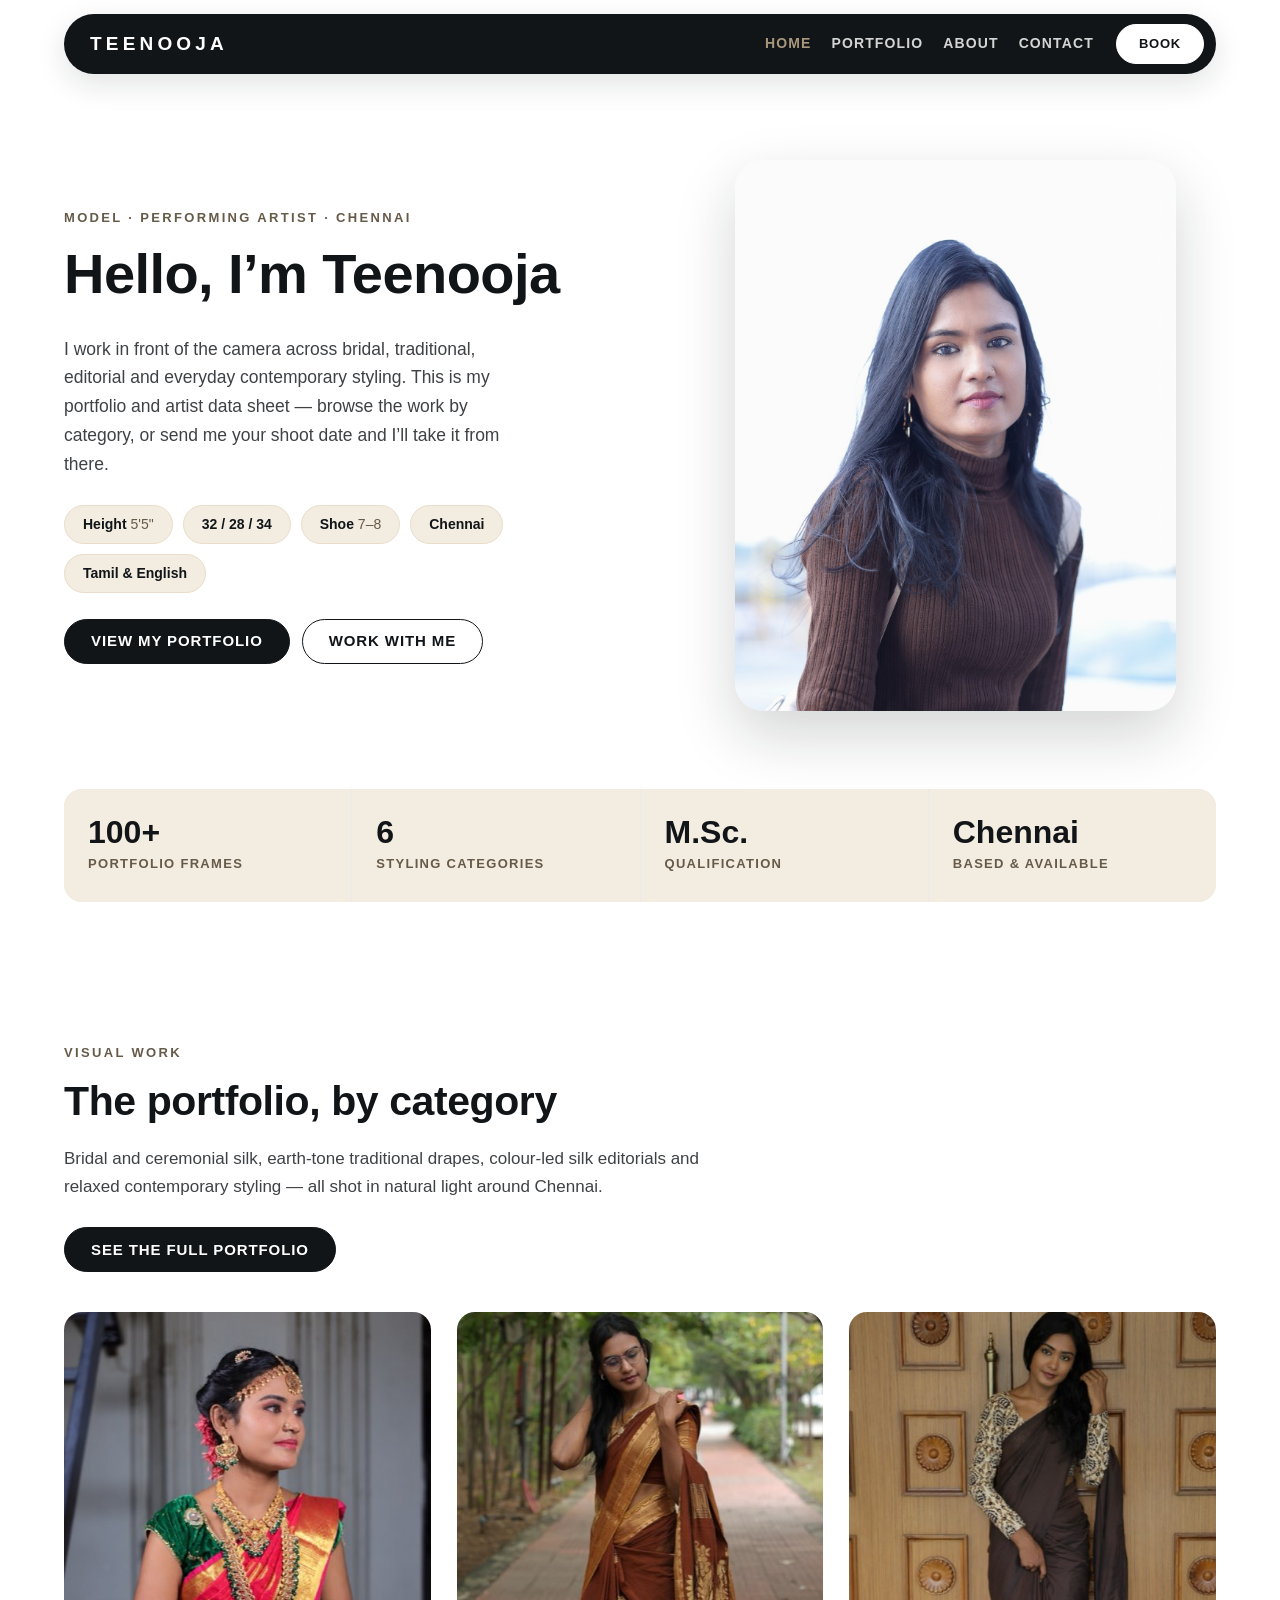
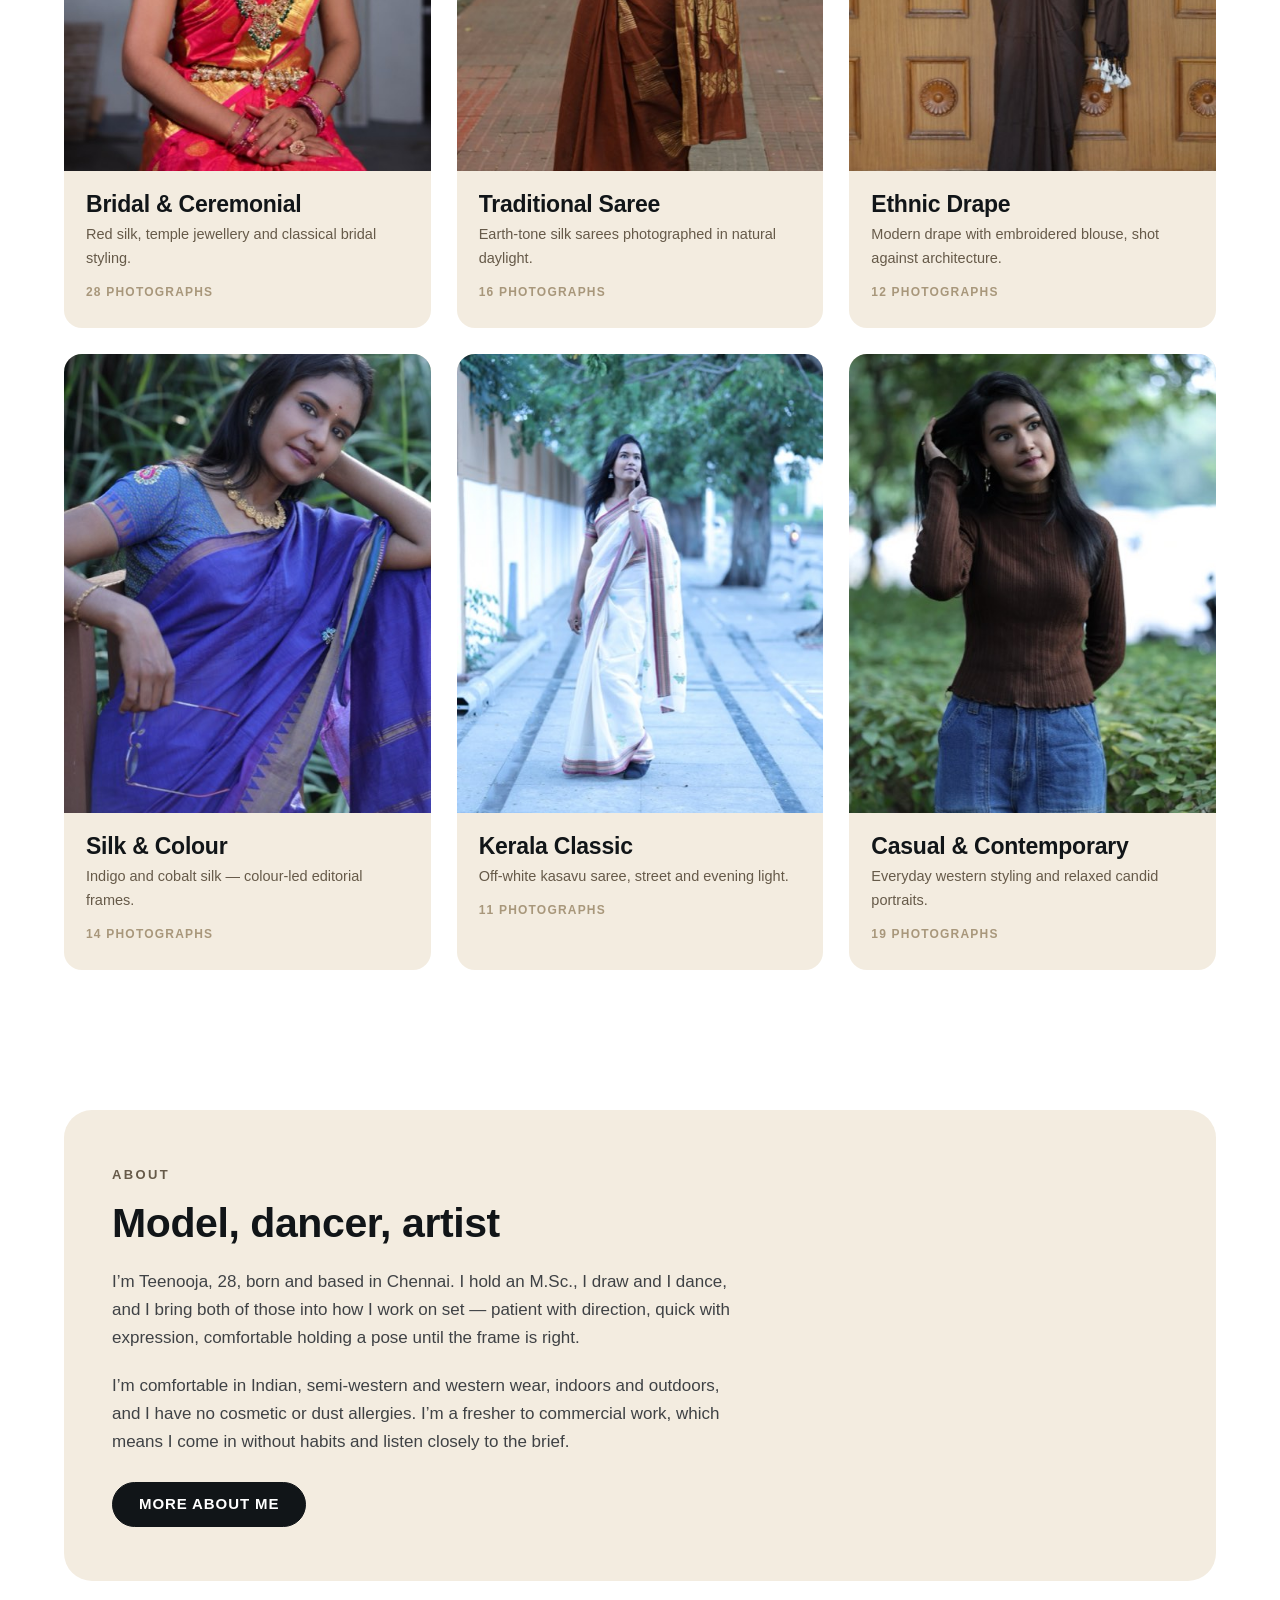
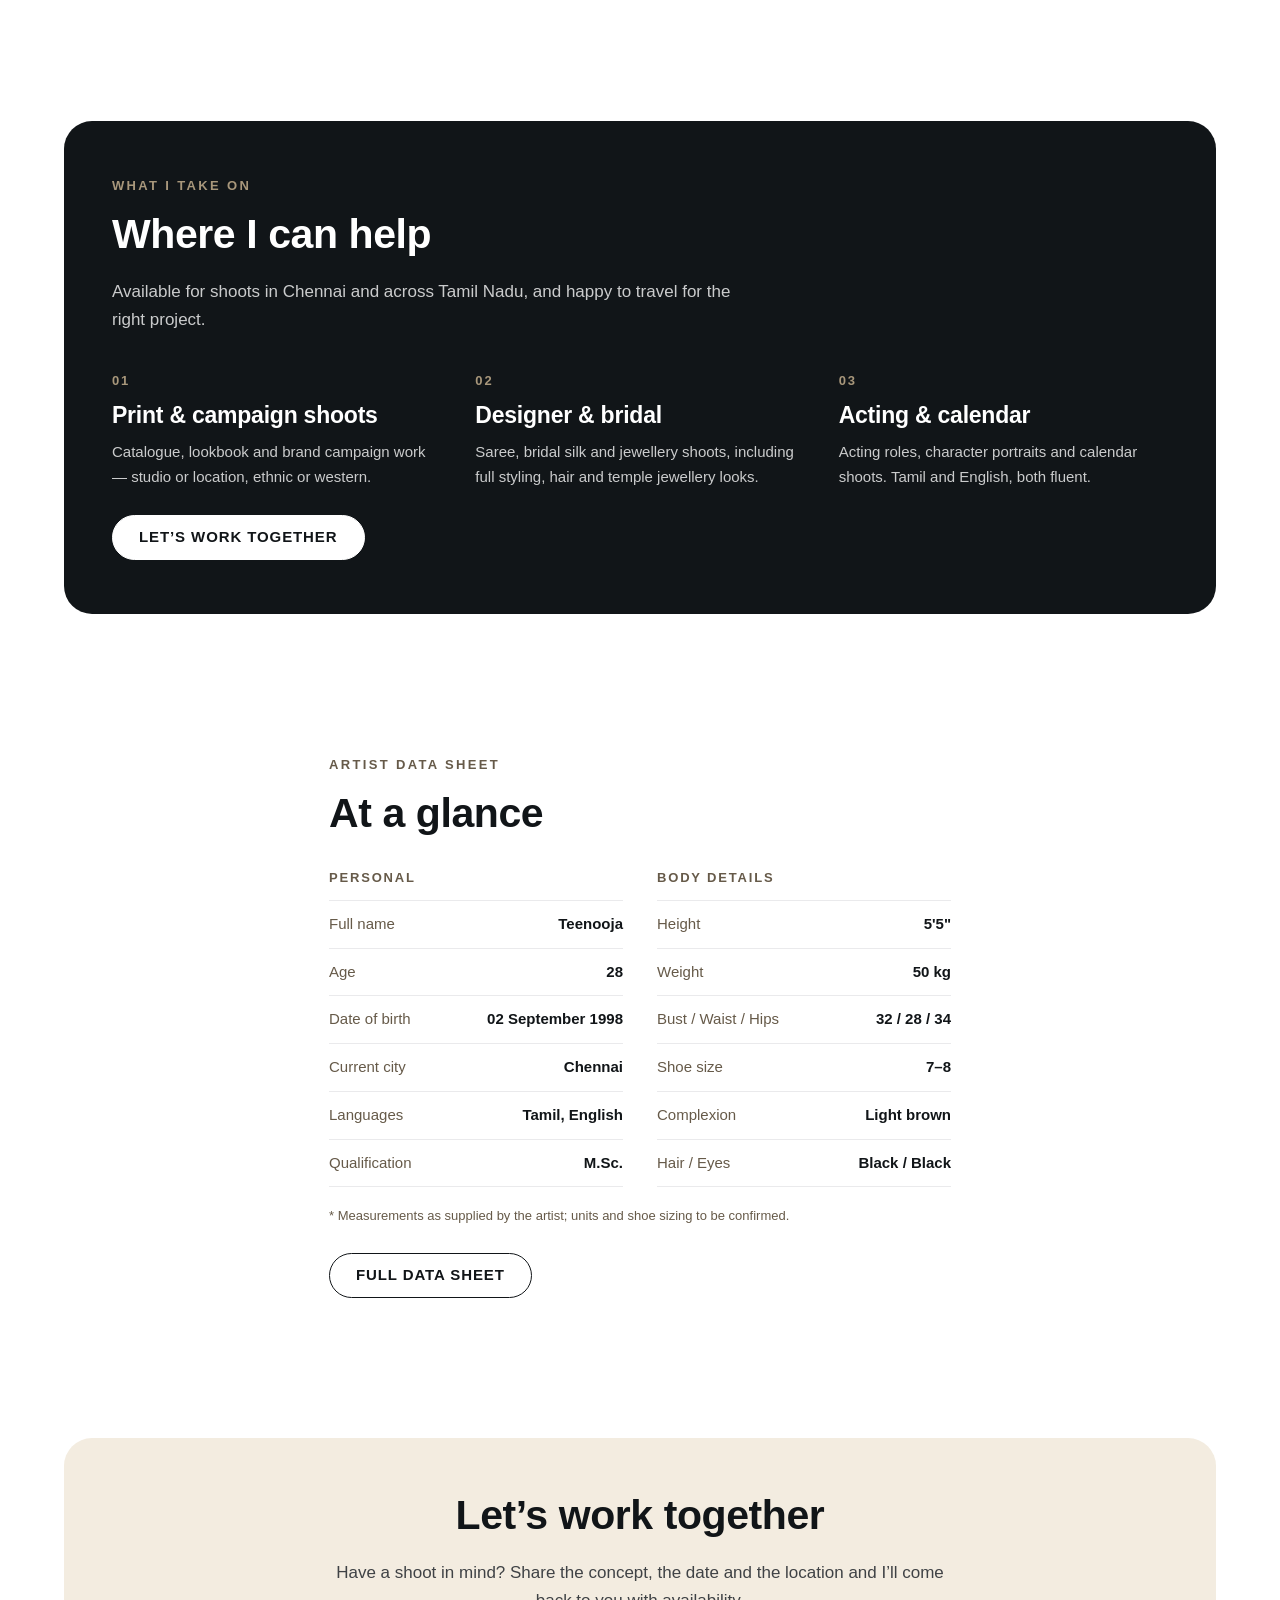
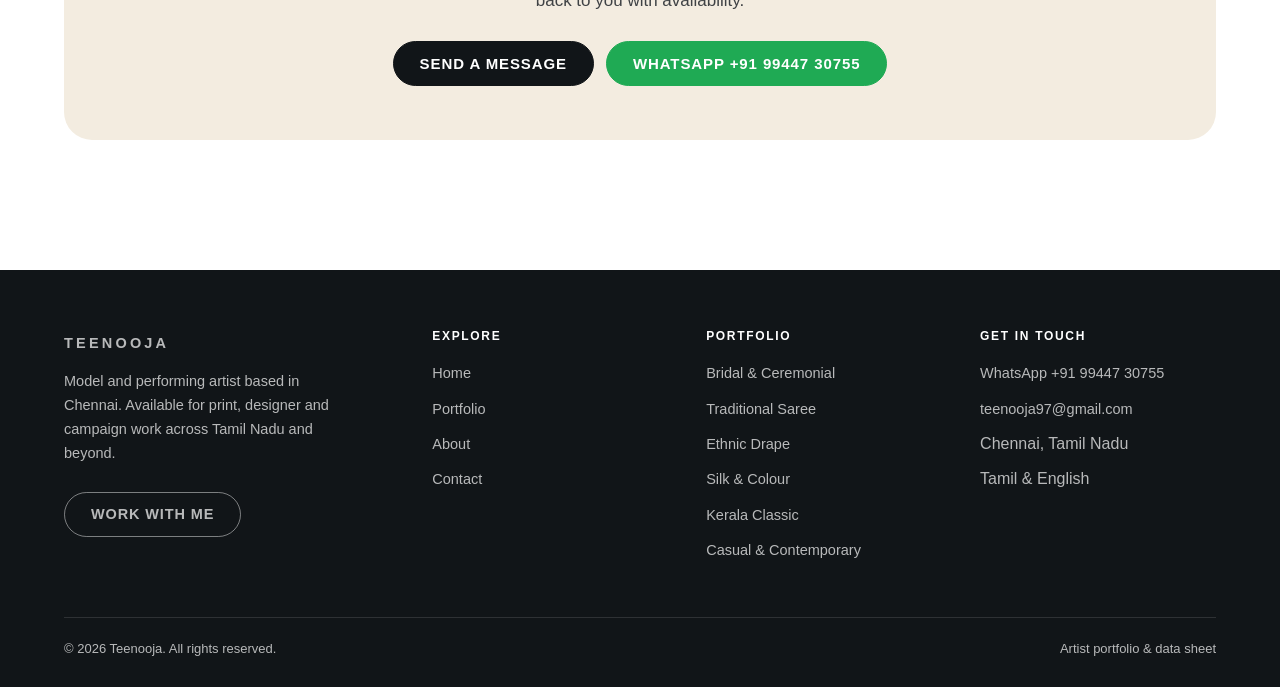
==== index.html @ ff57bea9 "Initial commit" ====
<!doctype html>
<html lang="en">
<head>
<meta charset="utf-8">
<meta name="viewport" content="width=device-width, initial-scale=1">
<title>Teenooja | Model &amp; Artist Portfolio &mdash; Chennai</title>
<meta name="description" content="Teenooja is a Chennai-based model and performing artist. Portfolio of bridal, traditional, editorial and contemporary photography, plus a full artist data sheet.">
<link rel="stylesheet" href="assets/style.css?v=20261121113132">
</head>
<body>

<header class="site-header">
  <div class="container">
    <nav class="nav">
      <a class="brand" href="index.html">Teenooja</a>
      <button class="nav-toggle" type="button" aria-label="Menu" aria-expanded="false">&#9776;</button>
      <div class="nav-links"><a href="index.html" aria-current="page">Home</a><a href="portfolio.html">Portfolio</a><a href="about.html">About</a><a href="contact.html">Contact</a></div>
      <a class="btn btn--light" href="contact.html">Book</a>
    </nav>
  </div>
</header>

<main>

  <section class="hero">
    <div class="container">
      <div class="hero-grid">
        <div class="reveal">
          <p class="eyebrow">Model &middot; Performing Artist &middot; Chennai</p>
          <h1>Hello, I&rsquo;m Teenooja</h1>
          <p class="lead">I work in front of the camera across bridal, traditional, editorial and
             everyday contemporary styling. This is my portfolio and artist data sheet &mdash;
             browse the work by category, or send me your shoot date and I&rsquo;ll take it from there.</p>
          <div class="chips">
        <div class="chip">Height <span>5&#39;5&quot;</span></div>
        <div class="chip">32 / 28 / 34</div>
        <div class="chip">Shoe <span>7&ndash;8</span></div>
        <div class="chip">Chennai</div>
        <div class="chip">Tamil &amp; English</div>
      </div>
          <div class="btn-row">
            <a class="btn" href="portfolio.html">View my portfolio</a>
            <a class="btn btn--ghost" href="contact.html">Work with me</a>
          </div>
        </div>
        <figure class="hero-figure reveal">
          <img src="img/full/801A8064.jpg" alt="Teenooja, studio portrait in a brown turtleneck">
        </figure>
      </div>
    </div>
  </section>

  <section style="padding-top:10px">
    <div class="container">
      <div class="stats reveal">
        <div class="stat"><b>100+</b><span>Portfolio frames</span></div>
        <div class="stat"><b>6</b><span>Styling categories</span></div>
        <div class="stat"><b>M.Sc.</b><span>Qualification</span></div>
        <div class="stat"><b>Chennai</b><span>Based &amp; available</span></div>
      </div>
    </div>
  </section>

  <section id="portfolio">
    <div class="container">
      <div class="reveal">
        <p class="eyebrow">Visual work</p>
        <h2>The portfolio, by category</h2>
        <p class="section-lead">Bridal and ceremonial silk, earth-tone traditional drapes, colour-led
           silk editorials and relaxed contemporary styling &mdash; all shot in natural light around Chennai.</p>
        <div class="btn-row"><a class="btn" href="portfolio.html">See the full portfolio</a></div>
      </div>
      <div class="cards reveal" data-cards></div>
    </div>
  </section>

  <section id="about">
    <div class="container">
      <div class="block-cream reveal">
        <p class="eyebrow">About</p>
        <h2>Model, dancer, artist</h2>
        <p class="section-lead">I&rsquo;m Teenooja, 28, born and based in Chennai. I hold an M.Sc., I draw and
           I dance, and I bring both of those into how I work on set &mdash; patient with direction,
           quick with expression, comfortable holding a pose until the frame is right.</p>
        <p class="section-lead">I&rsquo;m comfortable in Indian, semi-western and western wear, indoors and
           outdoors, and I have no cosmetic or dust allergies. I&rsquo;m a fresher to commercial work,
           which means I come in without habits and listen closely to the brief.</p>
        <div class="btn-row"><a class="btn" href="about.html">More about me</a></div>
      </div>
    </div>
  </section>

  <section id="services">
    <div class="container">
      <div class="block-dark reveal">
        <p class="eyebrow" style="color:var(--c1)">What I take on</p>
        <h2>Where I can help</h2>
        <p class="section-lead" style="color:rgba(255,255,255,.78)">Available for shoots in Chennai and
           across Tamil Nadu, and happy to travel for the right project.</p>
        <div class="numbered">
          <div>
            <span class="num">01</span>
            <h3>Print &amp; campaign shoots</h3>
            <p>Catalogue, lookbook and brand campaign work &mdash; studio or location, ethnic or western.</p>
          </div>
          <div>
            <span class="num">02</span>
            <h3>Designer &amp; bridal</h3>
            <p>Saree, bridal silk and jewellery shoots, including full styling, hair and temple jewellery looks.</p>
          </div>
          <div>
            <span class="num">03</span>
            <h3>Acting &amp; calendar</h3>
            <p>Acting roles, character portraits and calendar shoots. Tamil and English, both fluent.</p>
          </div>
        </div>
        <div class="btn-row"><a class="btn btn--light" href="contact.html">Let&rsquo;s work together</a></div>
      </div>
    </div>
  </section>

  <section id="data">
    <div class="container narrow">
      <div class="reveal">
        <p class="eyebrow">Artist data sheet</p>
        <h2>At a glance</h2>
        <div class="sheet">
          <div>
            <h3>Personal</h3>
            <dl>
              <div class="row"><dt>Full name</dt><dd>Teenooja</dd></div>
              <div class="row"><dt>Age</dt><dd>28</dd></div>
              <div class="row"><dt>Date of birth</dt><dd>02 September 1998</dd></div>
              <div class="row"><dt>Current city</dt><dd>Chennai</dd></div>
              <div class="row"><dt>Languages</dt><dd>Tamil, English</dd></div>
              <div class="row"><dt>Qualification</dt><dd>M.Sc.</dd></div>
            </dl>
          </div>
          <div>
            <h3>Body details</h3>
            <dl>
              <div class="row"><dt>Height</dt><dd>5&#39;5&quot;</dd></div>
              <div class="row"><dt>Weight</dt><dd>50 kg</dd></div>
              <div class="row"><dt>Bust / Waist / Hips</dt><dd>32 / 28 / 34</dd></div>
              <div class="row"><dt>Shoe size</dt><dd>7&ndash;8</dd></div>
              <div class="row"><dt>Complexion</dt><dd>Light brown</dd></div>
              <div class="row"><dt>Hair / Eyes</dt><dd>Black / Black</dd></div>
            </dl>
          </div>
        </div>
        <p class="footnote">* Measurements as supplied by the artist; units and shoe sizing to be confirmed.</p>
        <div class="btn-row"><a class="btn btn--ghost" href="about.html">Full data sheet</a></div>
      </div>
    </div>
  </section>

  <section id="work-together">
    <div class="container">
      <div class="block-cream reveal" style="text-align:center">
        <h2>Let&rsquo;s work together</h2>
        <p class="section-lead" style="margin-inline:auto">Have a shoot in mind? Share the concept,
           the date and the location and I&rsquo;ll come back to you with availability.</p>
        <div class="btn-row" style="justify-content:center">
          <a class="btn" href="contact.html">Send a message</a>
          <a class="btn btn--wa" href="https://wa.me/919944730755">WhatsApp +91 99447 30755</a>
        </div>
      </div>
    </div>
  </section>
</main>

<footer class="site-footer">
  <div class="container">
    <div class="footer-grid">
      <div>
        <a class="brand" href="index.html">Teenooja</a>
        <p>Model and performing artist based in Chennai. Available for print, designer and
           campaign work across Tamil Nadu and beyond.</p>
        <div class="btn-row"><a class="btn btn--outline-light" href="contact.html">Work with me</a></div>
      </div>
      <div>
        <h4>Explore</h4>
        <ul>
          <li><a href="index.html">Home</a></li>
          <li><a href="portfolio.html">Portfolio</a></li>
          <li><a href="about.html">About</a></li>
          <li><a href="contact.html">Contact</a></li>
        </ul>
      </div>
      <div>
        <h4>Portfolio</h4>
        <ul>
          <li><a href="portfolio.html#bridal">Bridal &amp; Ceremonial</a></li>
          <li><a href="portfolio.html#traditional">Traditional Saree</a></li>
          <li><a href="portfolio.html#ethnic">Ethnic Drape</a></li>
          <li><a href="portfolio.html#silk">Silk &amp; Colour</a></li>
          <li><a href="portfolio.html#kerala">Kerala Classic</a></li>
          <li><a href="portfolio.html#casual">Casual &amp; Contemporary</a></li>
        </ul>
      </div>
      <div>
        <h4>Get in touch</h4>
        <ul>
          <li><a href="https://wa.me/919944730755">WhatsApp +91 99447 30755</a></li>
          <li><a href="mailto:teenooja97@gmail.com">teenooja97@gmail.com</a></li>
          <li>Chennai, Tamil Nadu</li>
          <li>Tamil &amp; English</li>
        </ul>
      </div>
    </div>
    <div class="footer-bottom">
      <span>&copy; 2026 Teenooja. All rights reserved.</span>
      <span>Artist portfolio &amp; data sheet</span>
    </div>
  </div>
</footer>

<script src="assets/gallery.js?v=20261121113132"></script>
<script src="assets/main.js?v=20261121113132"></script>
</body>
</html>
---- assets/style.css ----
/* TEENOOJA — artist portfolio
   Palette and type scale modelled on the reference site. */

:root{
  --c1:#a8977b;   /* accent gold */
  --c2:#665a49;   /* deep tan   */
  --c3:#3f4245;   /* body text  */
  --c4:#111518;   /* near black */
  --c5:#eaeaec;   /* border     */
  --c6:#f3ece0;   /* cream      */
  --c7:#ffffff;
  --c9:#e9ddc9;   /* sand       */

  --font: -apple-system, BlinkMacSystemFont, "Segoe UI", Roboto, Helvetica, Arial, sans-serif;
  --container: 1290px;
  --narrow: 750px;
  --radius: 18px;
  --radius-lg: 28px;
  --ease: all .25s cubic-bezier(.455,.03,.515,.955);
}

*,*::before,*::after{box-sizing:border-box}

html{scroll-behavior:smooth}

body{
  margin:0;
  font-family:var(--font);
  font-size:16px;
  line-height:1.65;
  color:var(--c3);
  background:var(--c7);
  -webkit-font-smoothing:antialiased;
}

img{max-width:100%;display:block}

a{color:var(--c4);text-decoration:none;transition:var(--ease)}
a:hover{color:var(--c2)}

h1,h2,h3,h4{
  color:var(--c4);
  font-weight:800;
  letter-spacing:-.01em;
  line-height:1.15;
  margin:0 0 .5em;
}
h1{font-size:clamp(34px,5vw,56px)}
h2{font-size:clamp(28px,3.6vw,41px)}
h3{font-size:clamp(19px,2vw,23px)}

p{margin:0 0 1.2em}

.container{width:min(100%,var(--container));margin-inline:auto;padding-inline:5vw}
.narrow{max-width:var(--narrow)}

section{padding:70px 0}
.section-lead{max-width:640px;font-size:17px}

/* ---------- buttons ---------- */
.btn{
  display:inline-flex;align-items:center;justify-content:center;gap:.5em;
  min-height:45px;padding:8px 26px;
  border-radius:40px;border:1px solid var(--c4);
  background:var(--c4);color:var(--c7);
  font-size:15px;font-weight:600;text-transform:uppercase;letter-spacing:.06em;
  cursor:pointer;transition:var(--ease);
}
.btn:hover{background:var(--c1);border-color:var(--c1);color:var(--c4)}
.btn--ghost{background:transparent;color:var(--c4)}
.btn--ghost:hover{background:var(--c4);border-color:var(--c4);color:var(--c7)}
.btn--light{background:var(--c7);border-color:var(--c7);color:var(--c4)}
.btn--light:hover{background:var(--c1);border-color:var(--c1);color:var(--c4)}
.btn--outline-light{background:transparent;border-color:rgba(255,255,255,.45);color:#fff}
.btn--outline-light:hover{background:#fff;border-color:#fff;color:var(--c4)}
.btn--wa{background:#1faa54;border-color:#1faa54;color:#fff}
.btn--wa:hover{background:#17833f;border-color:#17833f;color:#fff}
.btn--wa svg{flex:none}
.btn-row{display:flex;flex-wrap:wrap;gap:12px;margin-top:26px}

/* ---------- header ---------- */
.site-header{position:sticky;top:0;z-index:60;padding:14px 0;background:transparent}
.nav{
  display:flex;align-items:center;gap:22px;
  background:var(--c4);color:#fff;
  border-radius:50px;padding:10px 12px 10px 26px;
  box-shadow:0 10px 30px rgba(17,21,24,.12);
}
.brand{
  color:#fff;font-weight:700;font-size:19px;
  letter-spacing:.22em;text-transform:uppercase;white-space:nowrap;
}
.brand:hover{color:var(--c1)}
.nav-links{display:flex;align-items:center;gap:20px;margin-left:auto}
.nav-links a{
  color:rgba(255,255,255,.82);font-size:14px;font-weight:600;
  text-transform:uppercase;letter-spacing:.08em;
}
.nav-links a:hover,.nav-links a[aria-current="page"]{color:var(--c1)}
.nav .btn{min-height:40px;padding:6px 22px;font-size:13px}
.nav-toggle{
  display:none;margin-left:auto;background:none;border:0;color:#fff;
  font-size:22px;line-height:1;cursor:pointer;padding:6px 10px;
}

/* ---------- hero ---------- */
.hero{padding:56px 0 40px}
.hero-grid{display:grid;grid-template-columns:1.05fr .95fr;gap:56px;align-items:center}
.eyebrow{
  font-size:13px;font-weight:700;text-transform:uppercase;letter-spacing:.18em;
  color:var(--c2);margin:0 0 14px;
}
.hero p.lead{font-size:17.5px;max-width:48ch}
.hero-figure{
  border-radius:var(--radius-lg);overflow:hidden;
  box-shadow:0 24px 60px rgba(17,21,24,.18);
  aspect-ratio:4/5;
}
.hero-figure img{width:100%;height:100%;object-fit:cover;object-position:center 22%}

/* chips (comp-card facts) */
.chips{display:flex;flex-wrap:wrap;gap:10px;margin:26px 0 0}
.chip{
  background:var(--c6);border:1px solid var(--c9);
  border-radius:40px;padding:7px 18px;
  font-size:14px;font-weight:600;color:var(--c4);
}
.chip span{color:var(--c2);font-weight:500}

/* ---------- stats ---------- */
.stats{
  display:grid;grid-template-columns:repeat(4,1fr);gap:1px;
  background:var(--c5);border-radius:var(--radius);overflow:hidden;margin-top:12px;
}
.stat{background:var(--c6);padding:26px 24px}
.stat b{display:block;font-size:clamp(24px,2.6vw,32px);font-weight:800;color:var(--c4);line-height:1.1}
.stat span{font-size:13px;text-transform:uppercase;letter-spacing:.1em;color:var(--c2);font-weight:600}

/* ---------- category cards ---------- */
.cards{display:grid;grid-template-columns:repeat(3,1fr);gap:26px;margin-top:40px}
.card{
  background:var(--c6);border-radius:var(--radius);overflow:hidden;
  transition:var(--ease);display:block;
}
.card:hover{transform:translateY(-5px);box-shadow:0 18px 40px rgba(17,21,24,.14)}
.card-img{aspect-ratio:4/5;overflow:hidden;background:var(--c5)}
.card-img img{width:100%;height:100%;object-fit:cover;transition:transform .5s ease}
.card:hover .card-img img{transform:scale(1.04)}
.card-body{padding:20px 22px 24px}
.card-body h3{margin-bottom:6px}
.card-body p{margin:0;font-size:14.5px;color:var(--c2)}
.card-count{
  display:inline-block;margin-top:12px;font-size:12px;font-weight:700;
  text-transform:uppercase;letter-spacing:.1em;color:var(--c1);
}

/* ---------- dark block ---------- */
.block-dark{
  background:var(--c4);color:rgba(255,255,255,.78);
  border-radius:var(--radius-lg);padding:54px 48px;
}
.block-dark h2,.block-dark h3{color:#fff}
.block-cream{background:var(--c6);border-radius:var(--radius-lg);padding:54px 48px}

/* ---------- services / numbered list ---------- */
.numbered{display:grid;grid-template-columns:repeat(3,1fr);gap:34px;margin-top:36px}
.numbered .num{
  font-size:13px;font-weight:800;letter-spacing:.14em;color:var(--c1);
  display:block;margin-bottom:10px;
}
.numbered p{font-size:15px;margin:0}
.block-dark .numbered h3 a{color:#fff}
.block-dark .numbered h3 a:hover{color:var(--c1)}

/* ---------- data sheet ---------- */
.sheet{display:grid;grid-template-columns:repeat(2,1fr);gap:34px;margin-top:34px}
.sheet h3{
  font-size:13px;text-transform:uppercase;letter-spacing:.14em;
  color:var(--c2);font-weight:700;margin-bottom:14px;
}
.sheet dl{margin:0;border-top:1px solid var(--c5)}
.sheet .row{
  display:flex;justify-content:space-between;gap:18px;
  padding:11px 0;border-bottom:1px solid var(--c5);font-size:15px;
}
.sheet dt{color:var(--c2)}
.sheet dd{margin:0;font-weight:600;color:var(--c4);text-align:right}
.footnote{font-size:13px;color:var(--c2);margin-top:18px}

/* ---------- gallery ---------- */
.filters{display:flex;flex-wrap:wrap;gap:10px;margin:30px 0 34px}
.filter{
  background:transparent;border:1px solid var(--c5);border-radius:40px;
  padding:9px 20px;font-size:13px;font-weight:700;text-transform:uppercase;
  letter-spacing:.08em;color:var(--c3);cursor:pointer;transition:var(--ease);
  font-family:inherit;
}
.filter:hover{border-color:var(--c1);color:var(--c4)}
.filter.is-active{background:var(--c4);border-color:var(--c4);color:#fff}

.masonry{display:flex;flex-direction:column;gap:18px}
.masonry-row{display:flex;gap:18px}
.masonry figure{
  margin:0;flex:none;border-radius:14px;overflow:hidden;
  background:var(--c5);cursor:zoom-in;position:relative;
}
.masonry img{width:100%;height:100%;object-fit:cover;transition:transform .5s ease,opacity .4s ease}
.masonry figure:hover img{transform:scale(1.03)}
.masonry figcaption{
  position:absolute;inset:auto 0 0 0;padding:26px 14px 12px;
  background:linear-gradient(transparent,rgba(17,21,24,.75));
  color:#fff;font-size:12px;font-weight:600;text-transform:uppercase;
  letter-spacing:.1em;opacity:0;transition:var(--ease);
}
.masonry figure:hover figcaption{opacity:1}

/* ---------- lightbox ---------- */
.lightbox{
  position:fixed;inset:0;z-index:200;display:none;
  background:rgba(17,21,24,.94);
  align-items:center;justify-content:center;padding:4vh 6vw;
}
.lightbox.is-open{display:flex}
.lightbox img{max-width:100%;max-height:92vh;object-fit:contain;border-radius:8px}
.lb-btn{
  position:absolute;background:rgba(255,255,255,.1);border:0;color:#fff;
  width:50px;height:50px;border-radius:50%;font-size:22px;cursor:pointer;
  display:grid;place-items:center;transition:var(--ease);
}
.lb-btn:hover{background:var(--c1);color:var(--c4)}
.lb-close{top:22px;right:22px}
.lb-prev{left:18px;top:50%;transform:translateY(-50%)}
.lb-next{right:18px;top:50%;transform:translateY(-50%)}
.lb-count{
  position:absolute;bottom:20px;left:50%;transform:translateX(-50%);
  color:rgba(255,255,255,.65);font-size:13px;letter-spacing:.1em;
}

/* ---------- faq ---------- */
.faq{margin-top:30px;border-top:1px solid var(--c5)}
.faq details{border-bottom:1px solid var(--c5)}
.faq summary{
  list-style:none;cursor:pointer;padding:18px 0;
  font-weight:700;color:var(--c4);font-size:17px;
  display:flex;justify-content:space-between;gap:20px;align-items:center;
}
.faq summary::-webkit-details-marker{display:none}
.faq summary::after{content:"+";color:var(--c1);font-size:22px;font-weight:700}
.faq details[open] summary::after{content:"–"}
.faq p{margin:0 0 18px;font-size:15.5px}

/* ---------- contact ---------- */
.contact-grid{display:grid;grid-template-columns:1fr 1.15fr;gap:46px;align-items:start}
.field{margin-bottom:16px}
.field label{
  display:block;font-size:12px;font-weight:700;text-transform:uppercase;
  letter-spacing:.1em;color:var(--c2);margin-bottom:7px;
}
.field input,.field textarea,.field select{
  width:100%;font-family:inherit;font-size:15px;color:var(--c4);
  background:#fff;border:1px solid var(--c5);border-radius:25px;
  padding:0 18px;height:45px;transition:var(--ease);
}
.field textarea{height:auto;min-height:130px;padding:14px 18px;border-radius:18px;resize:vertical}
.field input:focus,.field textarea:focus,.field select:focus{outline:0;border-color:var(--c1)}
.form-note{font-size:13px;color:var(--c2)}
.contact-list{list-style:none;margin:24px 0 0;padding:0}
.contact-list li{padding:13px 0;border-bottom:1px solid var(--c5);font-size:15.5px}
.contact-list span{
  display:block;font-size:12px;text-transform:uppercase;letter-spacing:.1em;
  color:var(--c2);font-weight:700;margin-bottom:2px;
}

/* ---------- footer ---------- */
.site-footer{background:var(--c4);color:rgba(255,255,255,.7);margin-top:60px;padding:60px 0 28px}
.footer-grid{display:grid;grid-template-columns:1.4fr 1fr 1fr 1fr;gap:38px}
.site-footer h4{
  color:#fff;font-size:12px;text-transform:uppercase;letter-spacing:.14em;
  font-weight:700;margin-bottom:16px;
}
.site-footer .brand{display:inline-block;margin-bottom:14px}
.site-footer p{font-size:14.5px;max-width:34ch}
.site-footer ul{list-style:none;margin:0;padding:0}
.site-footer li{margin-bottom:9px}
.site-footer a{color:rgba(255,255,255,.7);font-size:14.5px}
.site-footer a:hover{color:var(--c1)}
.footer-bottom{
  margin-top:44px;padding-top:20px;border-top:1px solid rgba(255,255,255,.12);
  display:flex;flex-wrap:wrap;gap:14px;justify-content:space-between;font-size:13px;
}

/* ---------- reveal ---------- */
.js .reveal{opacity:0;transform:translateY(22px);transition:opacity .7s ease,transform .7s ease}
.js .reveal.is-in{opacity:1;transform:none}

@media (prefers-reduced-motion:reduce){
  .js .reveal{opacity:1;transform:none;transition:none}
  html{scroll-behavior:auto}
}

/* ---------- responsive ---------- */
@media (max-width:1024px){
  .cards{grid-template-columns:repeat(2,1fr)}
  .numbered{grid-template-columns:1fr;gap:26px}
  .footer-grid{grid-template-columns:1fr 1fr}
}
@media (max-width:820px){
  .nav-toggle{display:block}
  .nav{flex-wrap:wrap;padding:12px 16px 12px 22px}
  .nav-links{
    display:none;order:3;width:100%;flex-direction:column;align-items:flex-start;
    gap:14px;margin:12px 0 6px;
  }
  .nav-links.is-open{display:flex}
  .nav>.btn{display:none}
  .hero-grid{grid-template-columns:1fr;gap:34px}
  .hero-figure{aspect-ratio:3/4;max-width:460px}
  .stats{grid-template-columns:repeat(2,1fr)}
  .contact-grid{grid-template-columns:1fr;gap:34px}
  .sheet{grid-template-columns:1fr}
  .block-dark,.block-cream{padding:38px 26px}
}
@media (max-width:560px){
  .masonry,.masonry-row{gap:12px}
  .cards{grid-template-columns:1fr}
  .footer-grid{grid-template-columns:1fr}
  section{padding:48px 0}
  .lightbox{padding:2vh 2vw}
  .lb-prev{left:6px}.lb-next{right:6px}
}
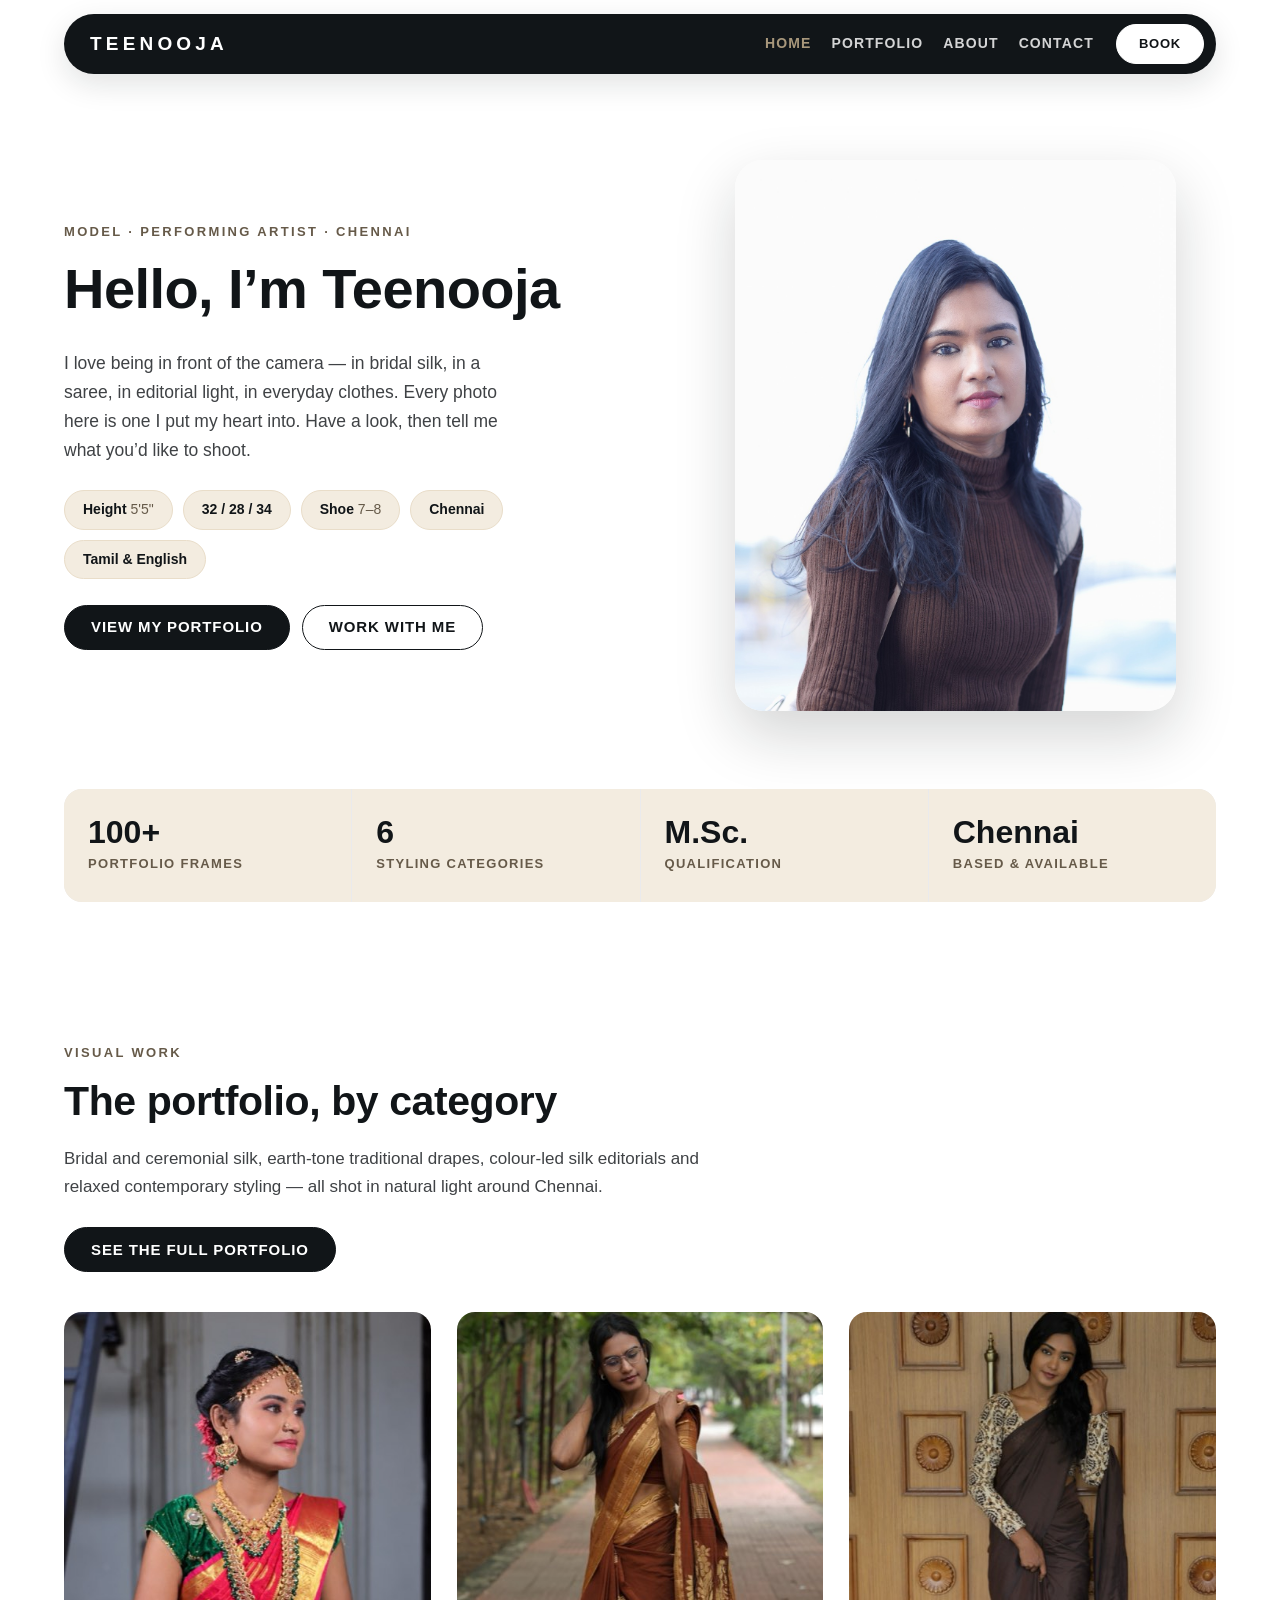
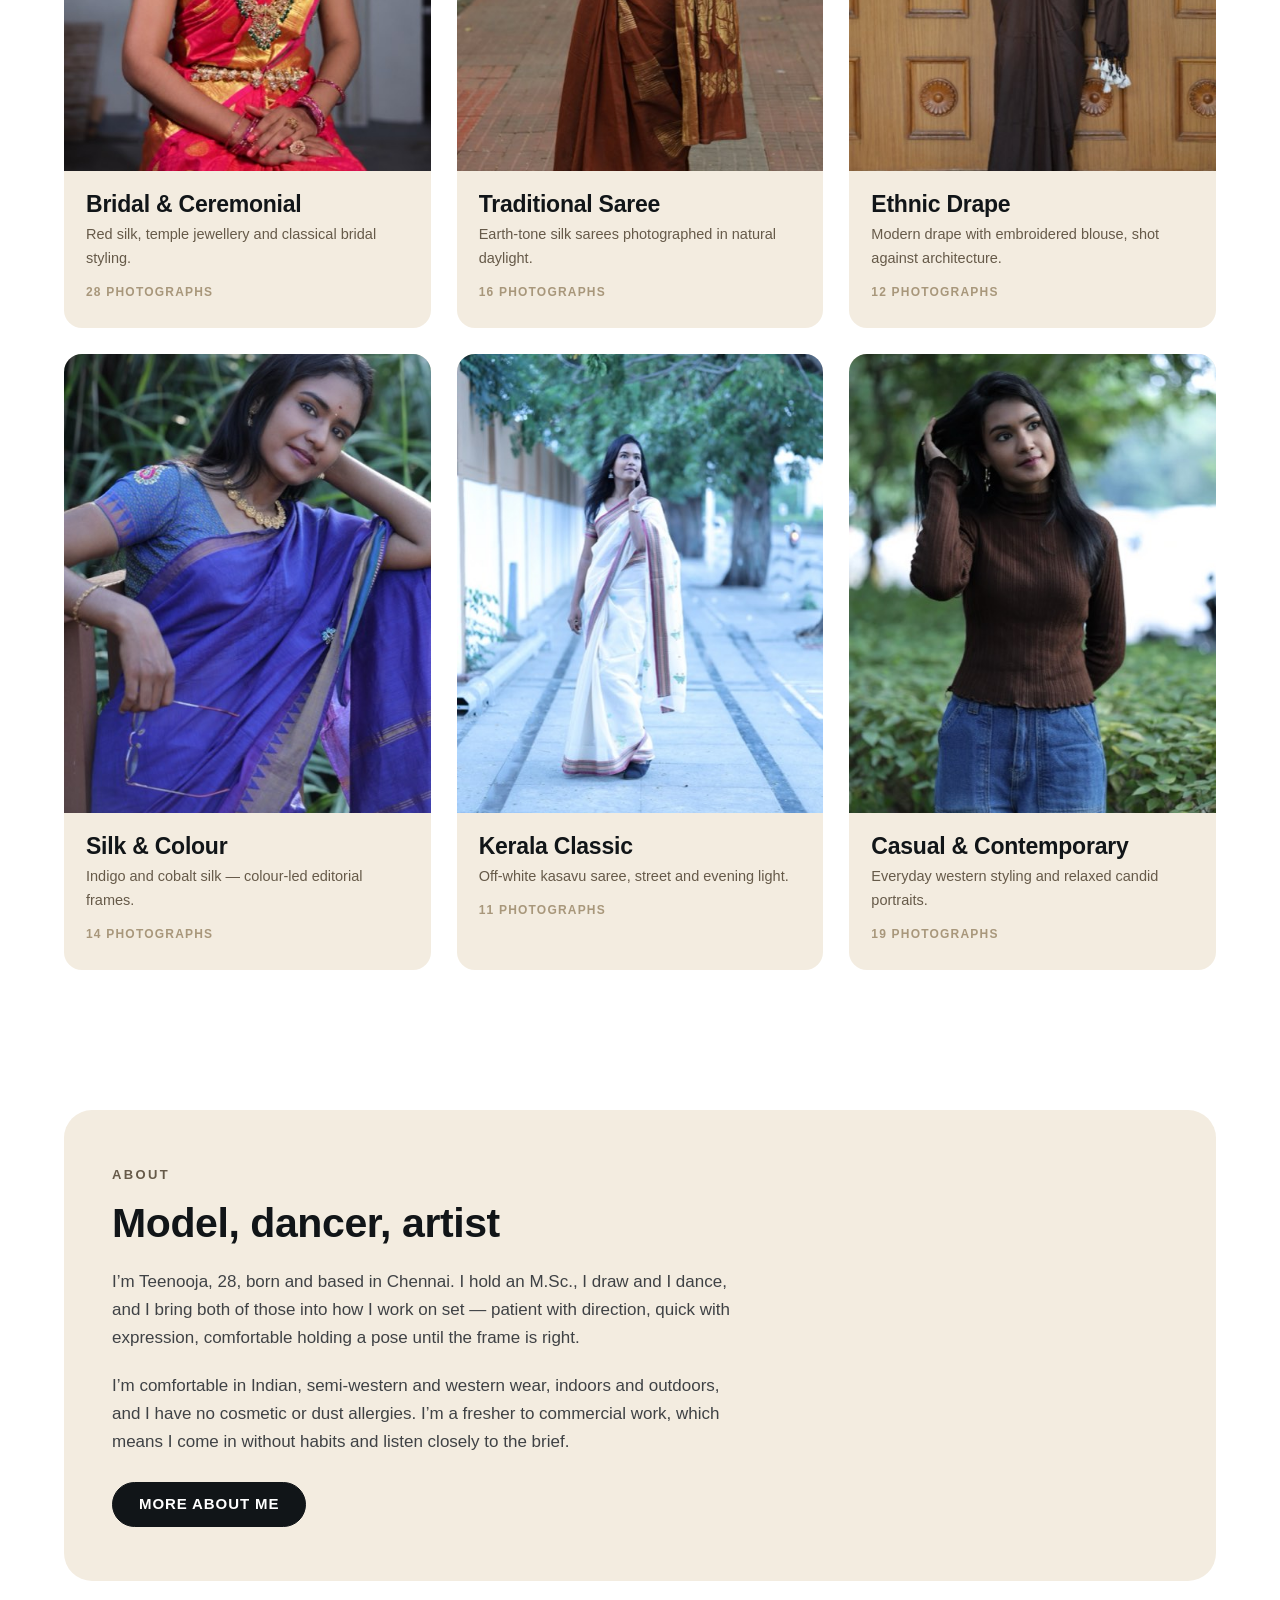
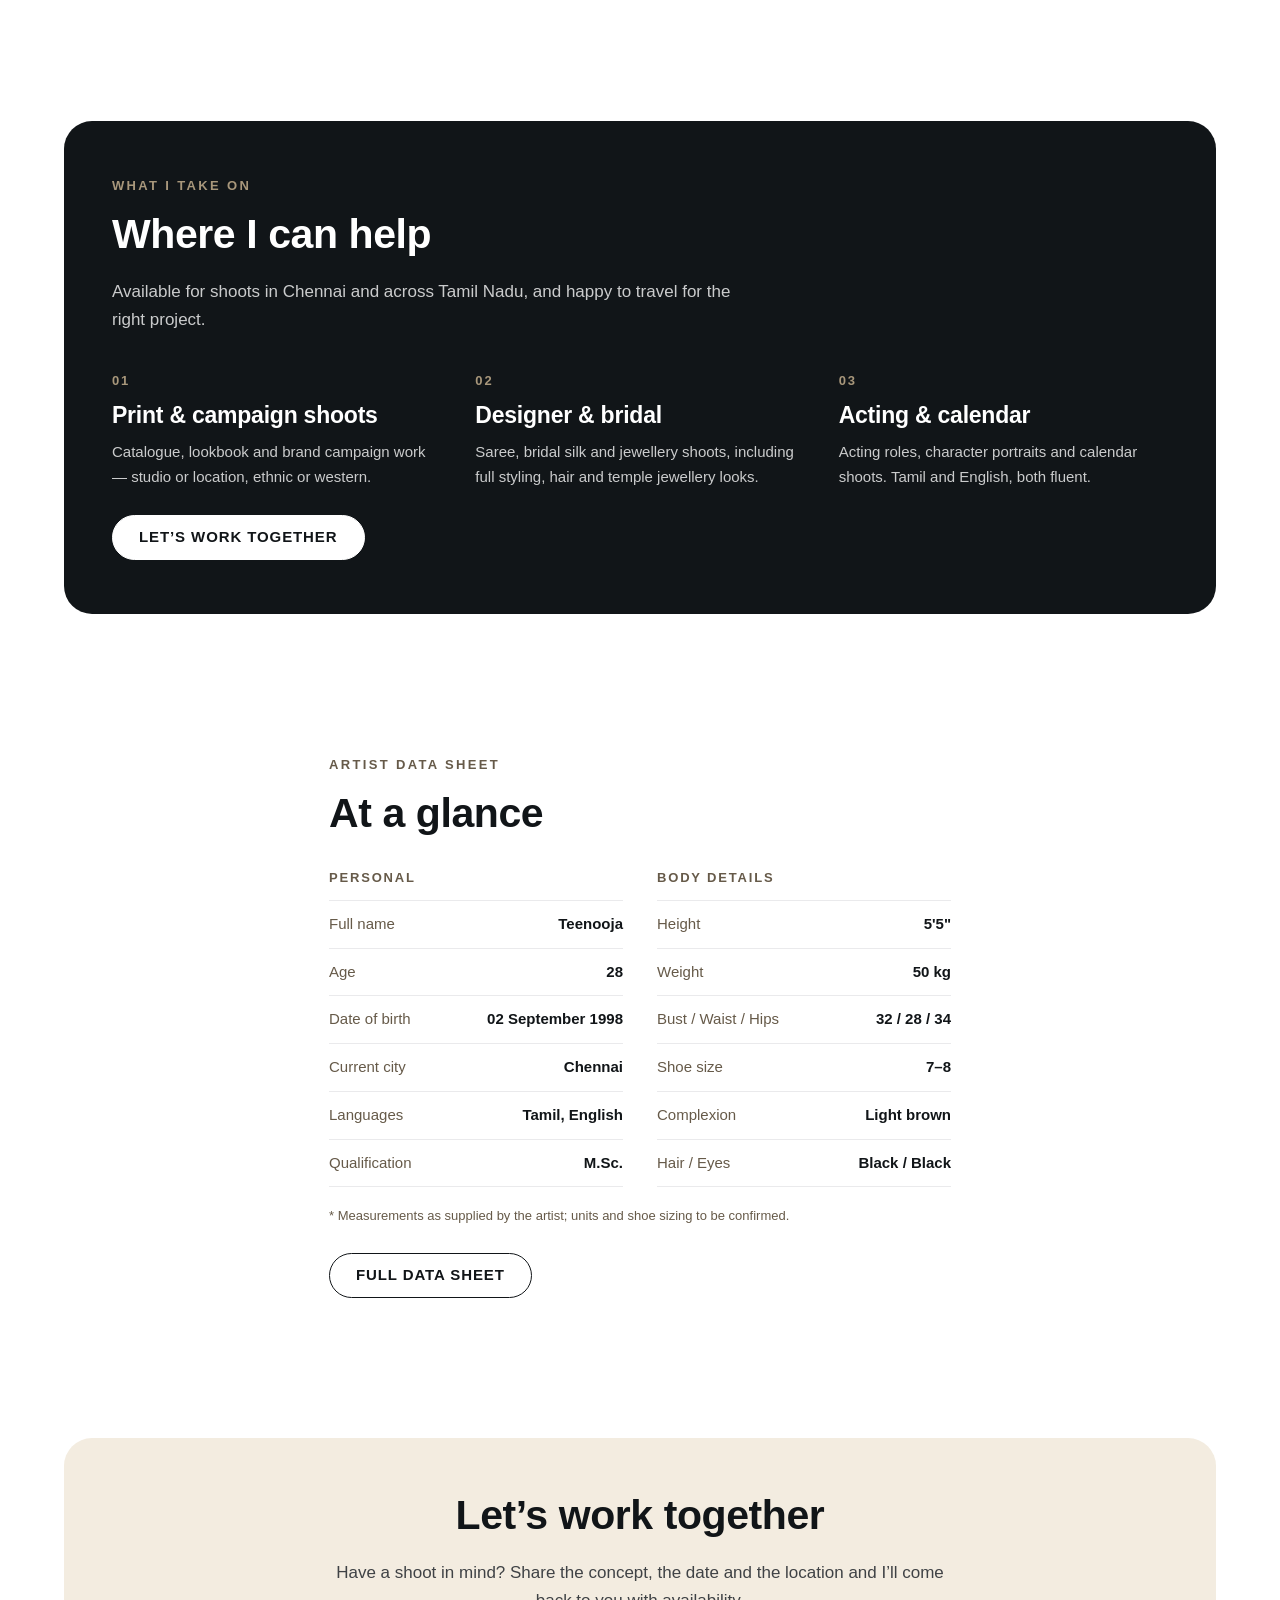
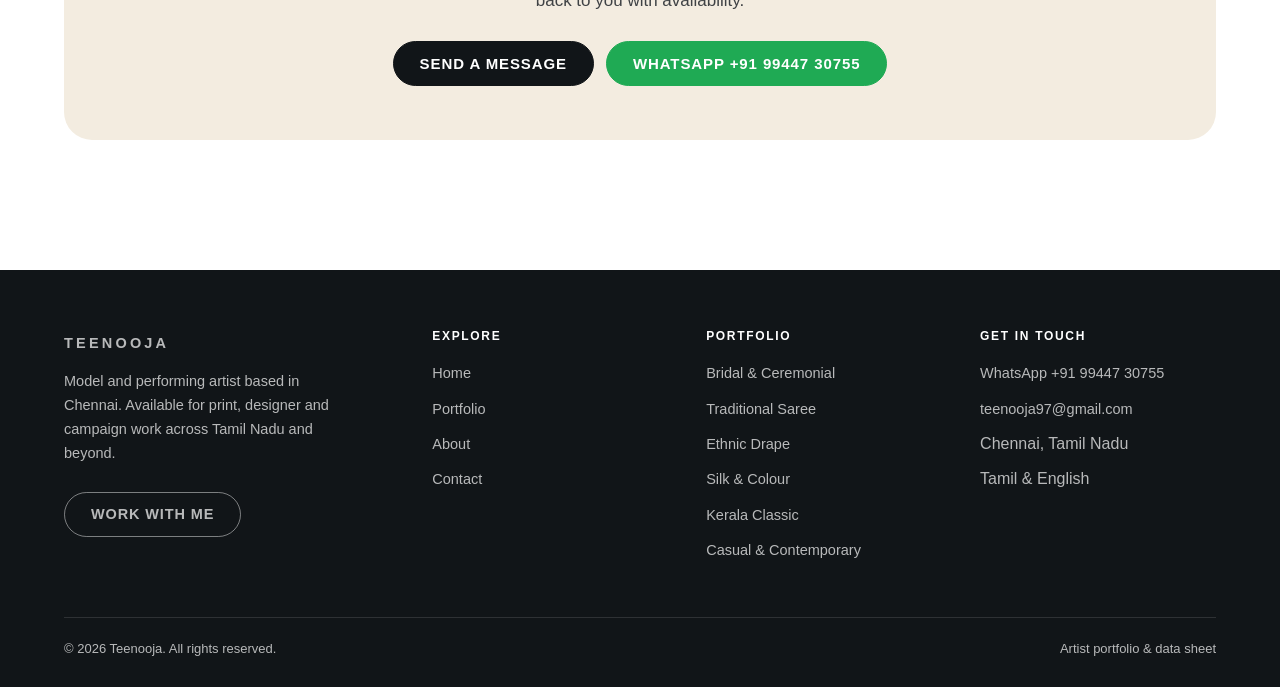
==== commit d95132ac: "First change" ====
--- a/index.html
+++ b/index.html
@@ -5,7 +5,7 @@
 <meta name="viewport" content="width=device-width, initial-scale=1">
 <title>Teenooja | Model &amp; Artist Portfolio &mdash; Chennai</title>
 <meta name="description" content="Teenooja is a Chennai-based model and performing artist. Portfolio of bridal, traditional, editorial and contemporary photography, plus a full artist data sheet.">
-<link rel="stylesheet" href="assets/style.css?v=20261121113132">
+<link rel="stylesheet" href="assets/style.css?v=20261121123923">
 </head>
 <body>
 
@@ -28,9 +28,9 @@
         <div class="reveal">
           <p class="eyebrow">Model &middot; Performing Artist &middot; Chennai</p>
           <h1>Hello, I&rsquo;m Teenooja</h1>
-          <p class="lead">I work in front of the camera across bridal, traditional, editorial and
-             everyday contemporary styling. This is my portfolio and artist data sheet &mdash;
-             browse the work by category, or send me your shoot date and I&rsquo;ll take it from there.</p>
+          <p class="lead">I love being in front of the camera &mdash; in bridal silk, in a saree,
+             in editorial light, in everyday clothes. Every photo here is one I put my heart into.
+             Have a look, then tell me what you&rsquo;d like to shoot.</p>
           <div class="chips">
         <div class="chip">Height <span>5&#39;5&quot;</span></div>
         <div class="chip">32 / 28 / 34</div>
@@ -215,7 +215,7 @@
   </div>
 </footer>
 
-<script src="assets/gallery.js?v=20261121113132"></script>
-<script src="assets/main.js?v=20261121113132"></script>
+<script src="assets/gallery.js?v=20261121123923"></script>
+<script src="assets/main.js?v=20261121123923"></script>
 </body>
 </html>
--- a/assets/style.css
+++ b/assets/style.css
@@ -248,6 +248,12 @@
 .faq summary::after{content:"+";color:var(--c1);font-size:22px;font-weight:700}
 .faq details[open] summary::after{content:"–"}
 .faq p{margin:0 0 18px;font-size:15.5px}
+/* The FAQ sits inside a dark block, where the default near-black summary text
+   would be invisible against the background. */
+.block-dark .faq,.block-dark .faq details{border-color:rgba(255,255,255,.22)}
+.block-dark .faq summary{color:#fff}
+.block-dark .faq summary:hover{color:var(--c1)}
+.block-dark .faq p{color:rgba(255,255,255,.78)}
 
 /* ---------- contact ---------- */
 .contact-grid{display:grid;grid-template-columns:1fr 1.15fr;gap:46px;align-items:start}
